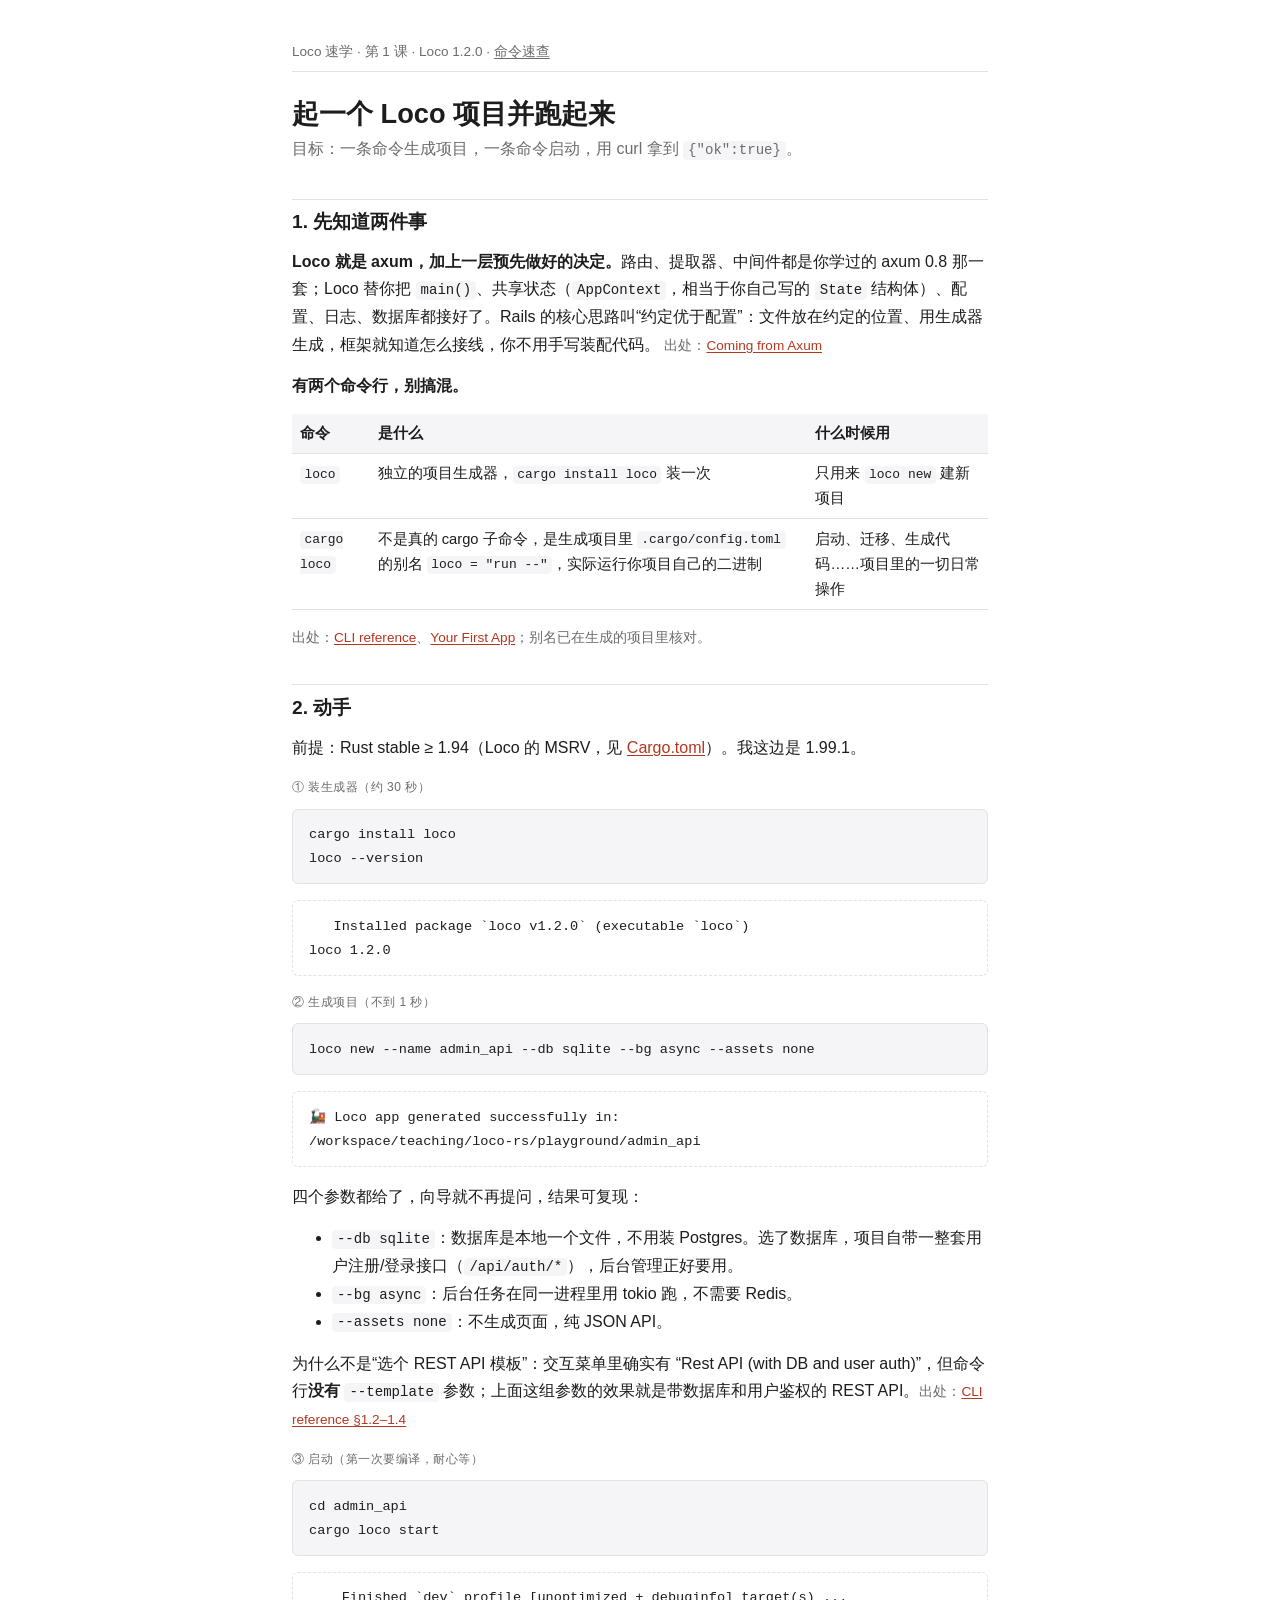
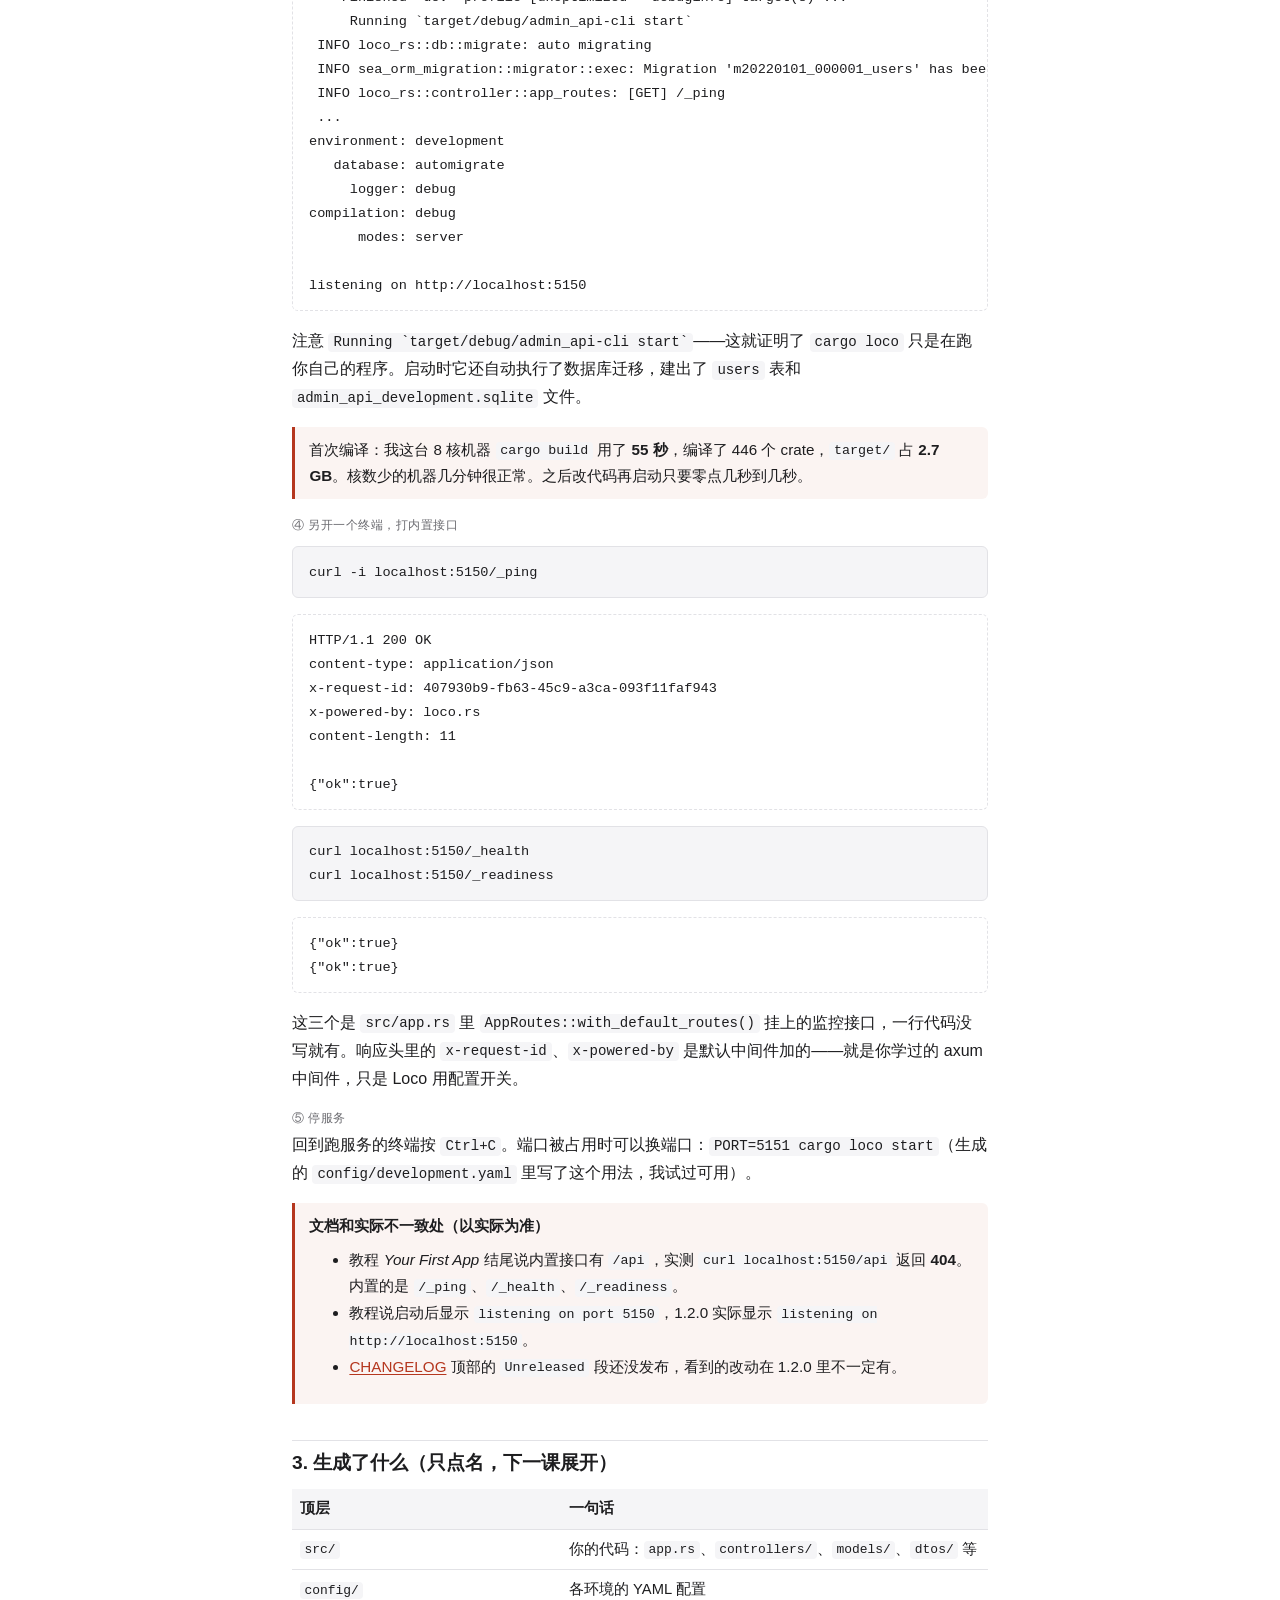
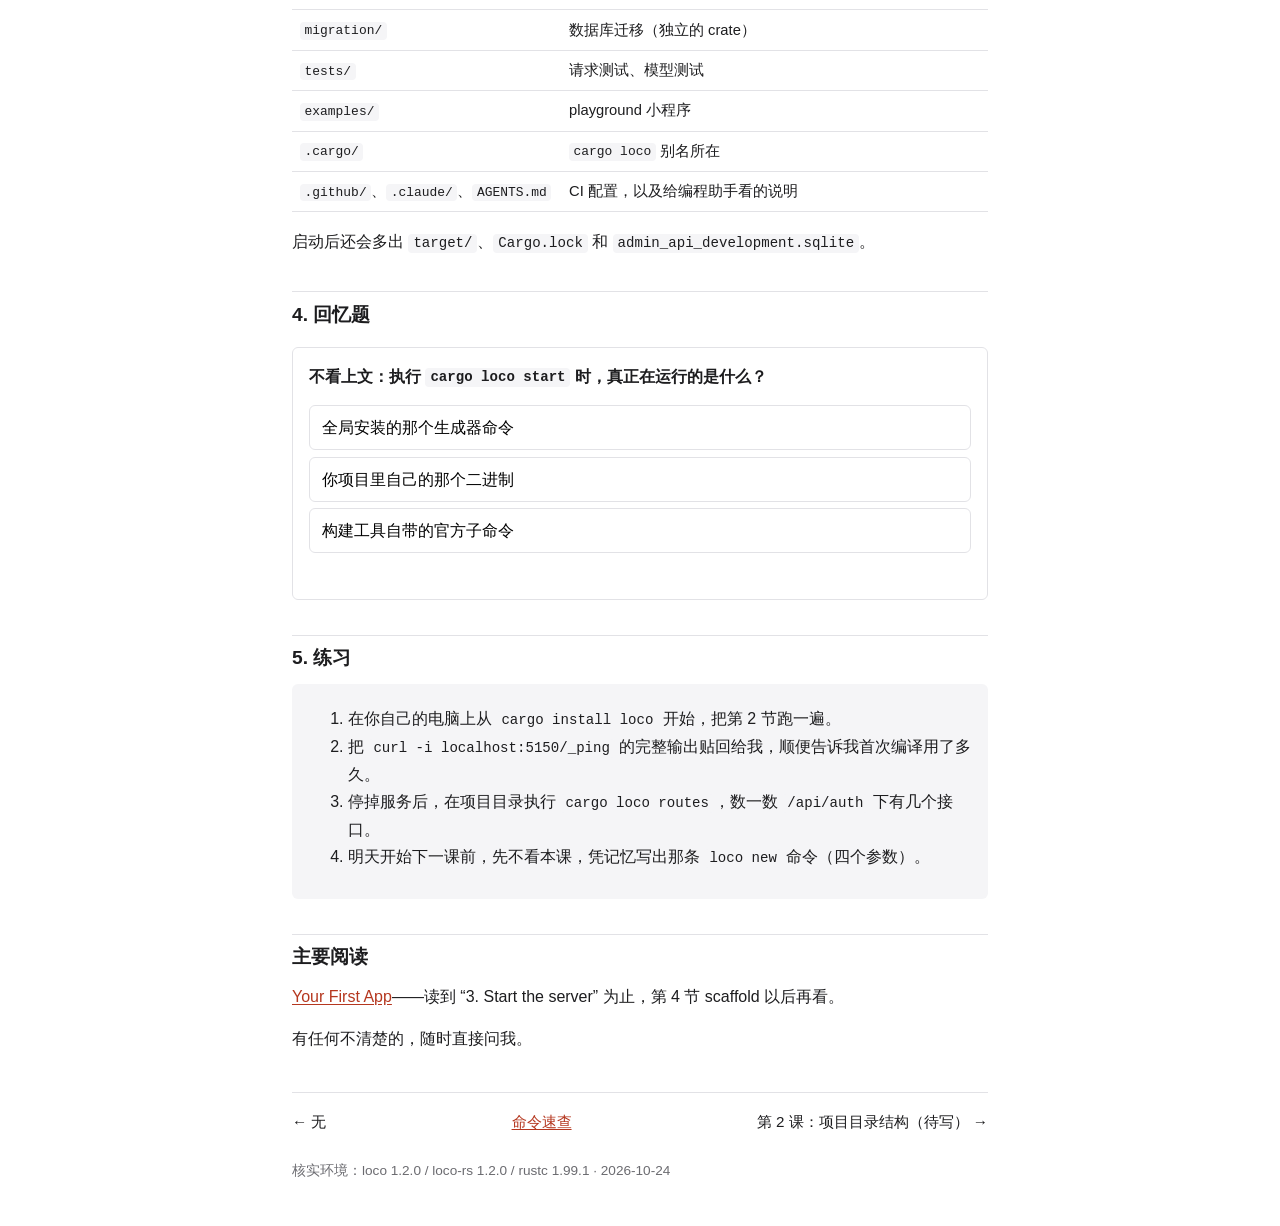
==== lessons/0001-loco-new.html @ 56c5f014 "Loco 速学：工作区与第 1 课" ====
<!doctype html>
<html lang="zh-CN">
<head>
<meta charset="utf-8">
<meta name="viewport" content="width=device-width, initial-scale=1">
<title>第 1 课：起一个 Loco 项目并跑起来</title>
<link rel="stylesheet" href="../assets/style.css">
</head>
<body>
<header class="course">Loco 速学 · 第 1 课 · Loco 1.2.0 · <a href="../reference/cargo-loco-commands.html">命令速查</a></header>

<h1>起一个 Loco 项目并跑起来</h1>
<p class="lede">目标：一条命令生成项目，一条命令启动，用 curl 拿到 <code>{"ok":true}</code>。</p>

<h2>1. 先知道两件事</h2>
<p><strong>Loco 就是 axum，加上一层预先做好的决定。</strong>路由、提取器、中间件都是你学过的 axum 0.8 那一套；Loco 替你把 <code>main()</code>、共享状态（<code>AppContext</code>，相当于你自己写的 <code>State</code> 结构体）、配置、日志、数据库都接好了。Rails 的核心思路叫“约定优于配置”：文件放在约定的位置、用生成器生成，框架就知道怎么接线，你不用手写装配代码。
<span class="source">出处：<a href="https://loco.rs/docs/explanation/coming-from-axum/">Coming from Axum</a></span></p>

<p><strong>有两个命令行，别搞混。</strong></p>
<table>
<tr><th>命令</th><th>是什么</th><th>什么时候用</th></tr>
<tr><td><code>loco</code></td><td>独立的项目生成器，<code>cargo install loco</code> 装一次</td><td>只用来 <code>loco new</code> 建新项目</td></tr>
<tr><td><code>cargo loco</code></td><td>不是真的 cargo 子命令，是生成项目里 <code>.cargo/config.toml</code> 的别名 <code>loco = "run --"</code>，实际运行你项目自己的二进制</td><td>启动、迁移、生成代码……项目里的一切日常操作</td></tr>
</table>
<p class="source">出处：<a href="https://loco.rs/docs/reference/cli/">CLI reference</a>、<a href="https://loco.rs/docs/tutorials/your-first-app/">Your First App</a>；别名已在生成的项目里核对。</p>

<h2>2. 动手</h2>
<p>前提：Rust stable ≥ 1.94（Loco 的 MSRV，见 <a href="https://github.com/loco-rs/loco/blob/master/Cargo.toml">Cargo.toml</a>）。我这边是 1.99.1。</p>

<span class="label">① 装生成器（约 30 秒）</span>
<pre><code>cargo install loco
loco --version</code></pre>
<pre class="output"><code>   Installed package `loco v1.2.0` (executable `loco`)
loco 1.2.0</code></pre>

<span class="label">② 生成项目（不到 1 秒）</span>
<pre><code>loco new --name admin_api --db sqlite --bg async --assets none</code></pre>
<pre class="output"><code>🚂 Loco app generated successfully in:
/workspace/teaching/loco-rs/playground/admin_api</code></pre>
<p>四个参数都给了，向导就不再提问，结果可复现：</p>
<ul>
<li><code>--db sqlite</code>：数据库是本地一个文件，不用装 Postgres。选了数据库，项目自带一整套用户注册/登录接口（<code>/api/auth/*</code>），后台管理正好要用。</li>
<li><code>--bg async</code>：后台任务在同一进程里用 tokio 跑，不需要 Redis。</li>
<li><code>--assets none</code>：不生成页面，纯 JSON API。</li>
</ul>
<p>为什么不是“选个 REST API 模板”：交互菜单里确实有 “Rest API (with DB and user auth)”，但命令行<strong>没有</strong> <code>--template</code> 参数；上面这组参数的效果就是带数据库和用户鉴权的 REST API。<span class="source">出处：<a href="https://loco.rs/docs/reference/cli/">CLI reference §1.2–1.4</a></span></p>

<span class="label">③ 启动（第一次要编译，耐心等）</span>
<pre><code>cd admin_api
cargo loco start</code></pre>
<pre class="output"><code>    Finished `dev` profile [unoptimized + debuginfo] target(s) ...
     Running `target/debug/admin_api-cli start`
 INFO loco_rs::db::migrate: auto migrating
 INFO sea_orm_migration::migrator::exec: Migration 'm20220101_000001_users' has been applied
 INFO loco_rs::controller::app_routes: [GET] /_ping
 ...
environment: development
   database: automigrate
     logger: debug
compilation: debug
      modes: server

listening on http://localhost:5150</code></pre>
<p>注意 <code>Running `target/debug/admin_api-cli start`</code>——这就证明了 <code>cargo loco</code> 只是在跑你自己的程序。启动时它还自动执行了数据库迁移，建出了 <code>users</code> 表和 <code>admin_api_development.sqlite</code> 文件。</p>
<div class="note">首次编译：我这台 8 核机器 <code>cargo build</code> 用了 <strong>55 秒</strong>，编译了 446 个 crate，<code>target/</code> 占 <strong>2.7 GB</strong>。核数少的机器几分钟很正常。之后改代码再启动只要零点几秒到几秒。</div>

<span class="label">④ 另开一个终端，打内置接口</span>
<pre><code>curl -i localhost:5150/_ping</code></pre>
<pre class="output"><code>HTTP/1.1 200 OK
content-type: application/json
x-request-id: 407930b9-fb63-45c9-a3ca-093f11faf943
x-powered-by: loco.rs
content-length: 11

{"ok":true}</code></pre>
<pre><code>curl localhost:5150/_health
curl localhost:5150/_readiness</code></pre>
<pre class="output"><code>{"ok":true}
{"ok":true}</code></pre>
<p>这三个是 <code>src/app.rs</code> 里 <code>AppRoutes::with_default_routes()</code> 挂上的监控接口，一行代码没写就有。响应头里的 <code>x-request-id</code>、<code>x-powered-by</code> 是默认中间件加的——就是你学过的 axum 中间件，只是 Loco 用配置开关。</p>

<span class="label">⑤ 停服务</span>
<p>回到跑服务的终端按 <code>Ctrl+C</code>。端口被占用时可以换端口：<code>PORT=5151 cargo loco start</code>（生成的 <code>config/development.yaml</code> 里写了这个用法，我试过可用）。</p>

<div class="note"><strong>文档和实际不一致处（以实际为准）</strong>
<ul>
<li>教程 <em>Your First App</em> 结尾说内置接口有 <code>/api</code>，实测 <code>curl localhost:5150/api</code> 返回 <strong>404</strong>。内置的是 <code>/_ping</code>、<code>/_health</code>、<code>/_readiness</code>。</li>
<li>教程说启动后显示 <code>listening on port 5150</code>，1.2.0 实际显示 <code>listening on http://localhost:5150</code>。</li>
<li><a href="https://github.com/loco-rs/loco/blob/master/CHANGELOG.md">CHANGELOG</a> 顶部的 <code>Unreleased</code> 段还没发布，看到的改动在 1.2.0 里不一定有。</li>
</ul></div>

<h2>3. 生成了什么（只点名，下一课展开）</h2>
<table>
<tr><th>顶层</th><th>一句话</th></tr>
<tr><td><code>src/</code></td><td>你的代码：<code>app.rs</code>、<code>controllers/</code>、<code>models/</code>、<code>dtos/</code> 等</td></tr>
<tr><td><code>config/</code></td><td>各环境的 YAML 配置</td></tr>
<tr><td><code>migration/</code></td><td>数据库迁移（独立的 crate）</td></tr>
<tr><td><code>tests/</code></td><td>请求测试、模型测试</td></tr>
<tr><td><code>examples/</code></td><td>playground 小程序</td></tr>
<tr><td><code>.cargo/</code></td><td><code>cargo loco</code> 别名所在</td></tr>
<tr><td><code>.github/</code>、<code>.claude/</code>、<code>AGENTS.md</code></td><td>CI 配置，以及给编程助手看的说明</td></tr>
</table>
<p>启动后还会多出 <code>target/</code>、<code>Cargo.lock</code> 和 <code>admin_api_development.sqlite</code>。</p>

<h2>4. 回忆题</h2>
<div class="quiz" id="q1">
<p class="q">不看上文：执行 <code>cargo loco start</code> 时，真正在运行的是什么？</p>
<button data-ok="0">全局安装的那个生成器命令</button>
<button data-ok="1">你项目里自己的那个二进制</button>
<button data-ok="0">构建工具自带的官方子命令</button>
<p class="fb" aria-live="polite"></p>
</div>
<script>
document.querySelectorAll('.quiz').forEach(function (quiz) {
  var fb = quiz.querySelector('.fb');
  quiz.querySelectorAll('button').forEach(function (b) {
    b.addEventListener('click', function () {
      quiz.querySelectorAll('button').forEach(function (x) { x.classList.remove('right', 'wrong'); });
      if (b.dataset.ok === '1') {
        b.classList.add('right');
        fb.textContent = '对。.cargo/config.toml 里 loco = "run --"，等于 cargo run -- start，跑的是 target/debug/admin_api-cli。';
      } else {
        b.classList.add('wrong');
        fb.textContent = '不对。全局的 loco 只负责 new；cargo 本身也没有 loco 子命令。再想想启动日志里 Running 那一行。';
      }
    });
  });
});
</script>

<h2>5. 练习</h2>
<div class="task">
<ol>
<li>在你自己的电脑上从 <code>cargo install loco</code> 开始，把第 2 节跑一遍。</li>
<li>把 <code>curl -i localhost:5150/_ping</code> 的完整输出贴回给我，顺便告诉我首次编译用了多久。</li>
<li>停掉服务后，在项目目录执行 <code>cargo loco routes</code>，数一数 <code>/api/auth</code> 下有几个接口。</li>
<li>明天开始下一课前，先不看本课，凭记忆写出那条 <code>loco new</code> 命令（四个参数）。</li>
</ol>
</div>

<h2>主要阅读</h2>
<p><a href="https://loco.rs/docs/tutorials/your-first-app/">Your First App</a>——读到 “3. Start the server” 为止，第 4 节 scaffold 以后再看。</p>

<p>有任何不清楚的，随时直接问我。</p>

<nav class="next">
<span>← 无</span>
<a href="../reference/cargo-loco-commands.html">命令速查</a>
<span>第 2 课：项目目录结构（待写） →</span>
</nav>
<footer>核实环境：loco 1.2.0 / loco-rs 1.2.0 / rustc 1.99.1 · 2026-10-24</footer>
</body>
</html>
---- assets/style.css ----
/* Loco 速学 · 共享样式。干净、可打印。 */
:root {
  --fg: #1d1d1f;
  --muted: #6b6b70;
  --line: #e2e2e6;
  --bg-code: #f5f5f7;
  --accent: #b5371f;
  --ok: #1e7a3c;
  --bad: #b3261e;
  --radius: 6px;
}
* { box-sizing: border-box; }
html { font-size: 16px; }
body {
  margin: 0 auto;
  max-width: 46rem;
  padding: 2.5rem 1.25rem 4rem;
  color: var(--fg);
  background: #fff;
  font-family: -apple-system, BlinkMacSystemFont, "PingFang SC", "Hiragino Sans GB",
    "Noto Sans CJK SC", "Microsoft YaHei", "Segoe UI", sans-serif;
  line-height: 1.7;
}
header.course { color: var(--muted); font-size: .85rem; border-bottom: 1px solid var(--line); padding-bottom: .5rem; margin-bottom: 1.5rem; }
header.course a { color: var(--muted); }
h1 { font-size: 1.7rem; line-height: 1.3; margin: 0 0 .25rem; }
h2 { font-size: 1.2rem; margin: 2.2rem 0 .6rem; padding-top: .4rem; border-top: 1px solid var(--line); }
h3 { font-size: 1rem; margin: 1.4rem 0 .4rem; }
p, ul, ol { margin: .5rem 0 .9rem; }
.lede { color: var(--muted); margin-top: 0; }
a { color: var(--accent); text-underline-offset: 2px; }
code { font-family: "JetBrains Mono", "SFMono-Regular", Menlo, Consolas, monospace; font-size: .88em; background: var(--bg-code); padding: .1em .35em; border-radius: 4px; }
pre { background: var(--bg-code); border: 1px solid var(--line); border-radius: var(--radius); padding: .8rem 1rem; overflow-x: auto; line-height: 1.5; }
pre code { background: none; padding: 0; font-size: .85rem; }
pre.output { background: #fff; border-style: dashed; }
.label { display: block; font-size: .75rem; color: var(--muted); margin: 1rem 0 -.3rem; text-transform: uppercase; letter-spacing: .04em; }
table { border-collapse: collapse; width: 100%; margin: .6rem 0 1rem; font-size: .92rem; }
th, td { text-align: left; vertical-align: top; border-bottom: 1px solid var(--line); padding: .45rem .5rem; }
th { font-weight: 600; background: var(--bg-code); }
.note { border-left: 3px solid var(--accent); background: #fbf4f2; padding: .6rem .9rem; margin: 1rem 0; border-radius: 0 var(--radius) var(--radius) 0; font-size: .95rem; }
.source { font-size: .85rem; color: var(--muted); }
/* 回忆题 */
.quiz { border: 1px solid var(--line); border-radius: var(--radius); padding: .9rem 1rem; margin: 1rem 0; }
.quiz .q { font-weight: 600; margin-top: 0; }
.quiz button { display: block; width: 100%; text-align: left; font: inherit; background: #fff; border: 1px solid var(--line); border-radius: var(--radius); padding: .5rem .75rem; margin: .4rem 0; cursor: pointer; }
.quiz button:hover { border-color: var(--fg); }
.quiz button.right { border-color: var(--ok); background: #eef8f1; }
.quiz button.wrong { border-color: var(--bad); background: #fcefee; }
.quiz .fb { min-height: 1.5em; margin: .5rem 0 0; font-size: .95rem; }
details { border: 1px solid var(--line); border-radius: var(--radius); padding: .5rem .9rem; margin: .8rem 0; }
details summary { cursor: pointer; font-weight: 600; }
.task { background: var(--bg-code); border-radius: var(--radius); padding: .8rem 1rem; }
nav.next { display: flex; justify-content: space-between; gap: 1rem; border-top: 1px solid var(--line); margin-top: 2.5rem; padding-top: 1rem; font-size: .95rem; }
footer { color: var(--muted); font-size: .85rem; margin-top: 1.5rem; }
@media print {
  body { max-width: none; padding: 0; font-size: 11pt; }
  a { color: var(--fg); }
  a[href^="http"]::after { content: " (" attr(href) ")"; font-size: .8em; color: var(--muted); }
  pre, .quiz, details, table { break-inside: avoid; }
  .quiz button { border: 1px solid #999; }
  details { display: block; }
  details > *:not(summary) { display: block; }
  nav.next { display: none; }
}
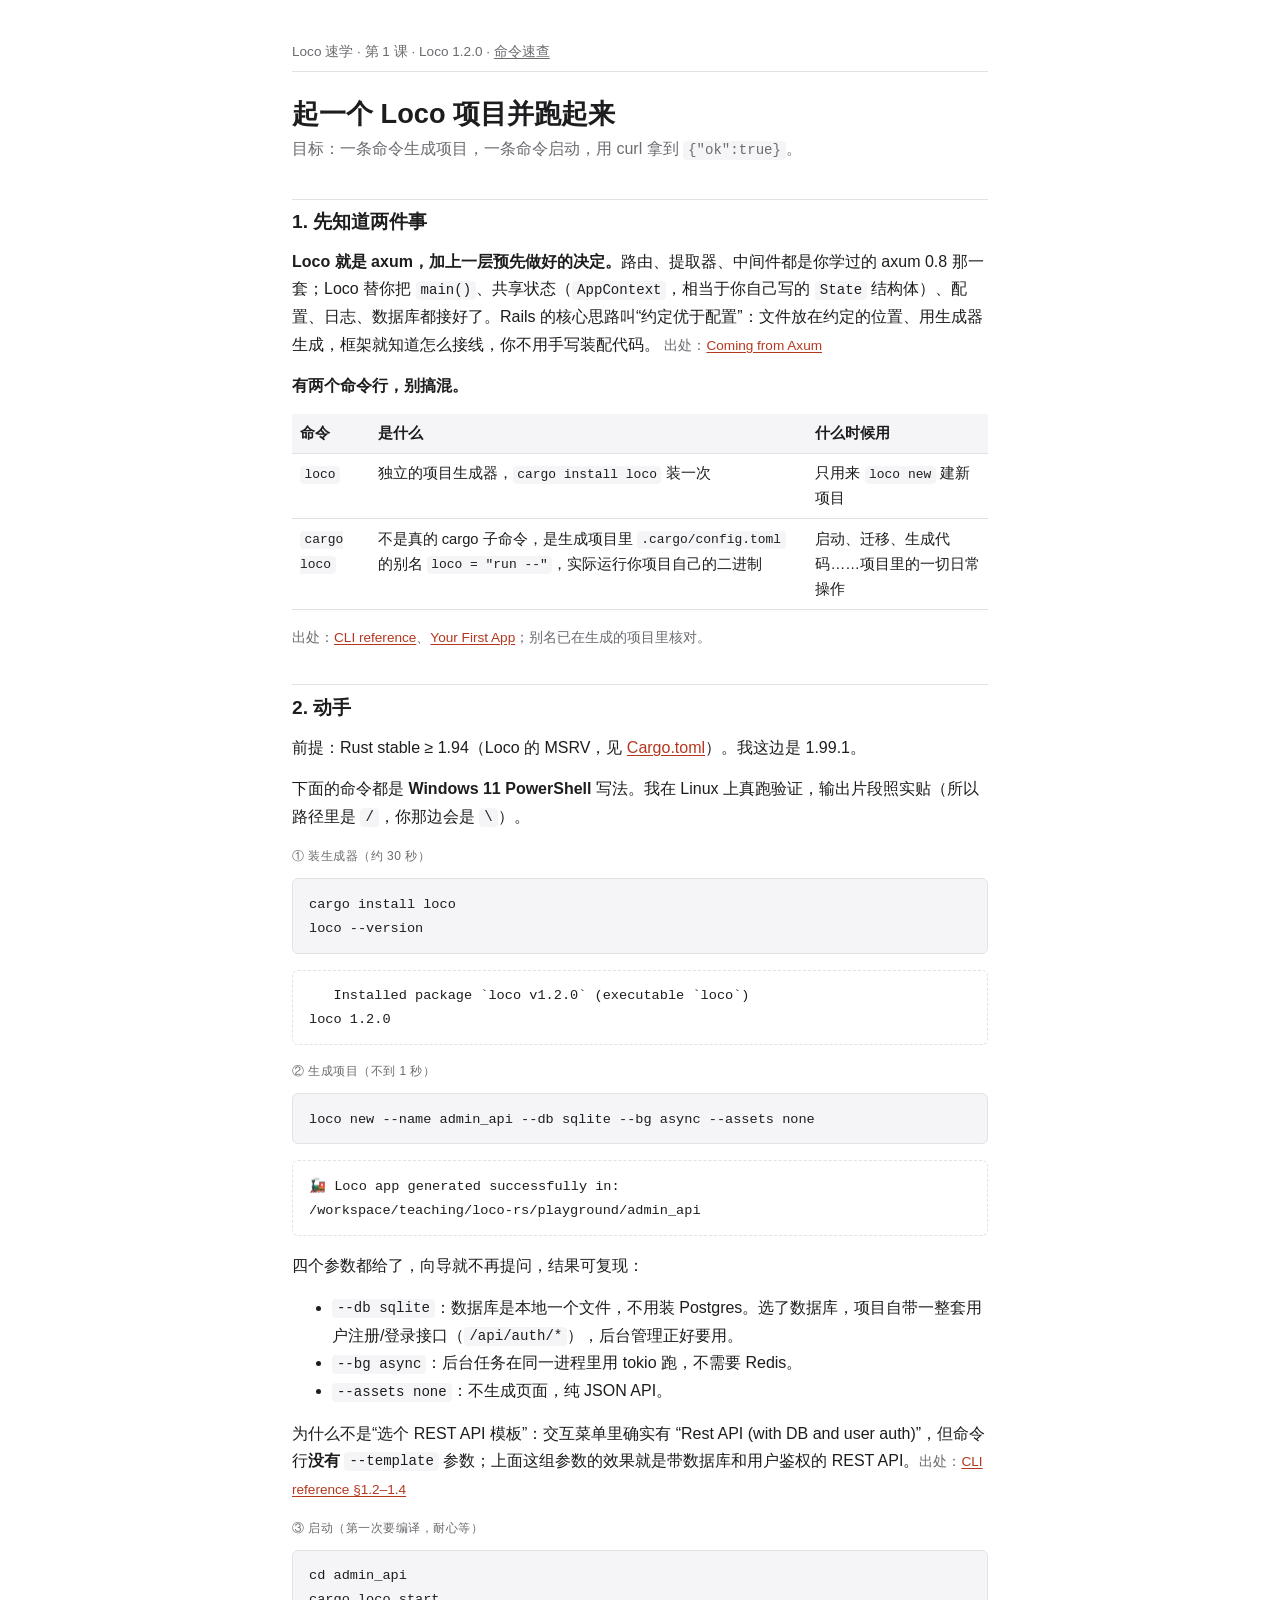
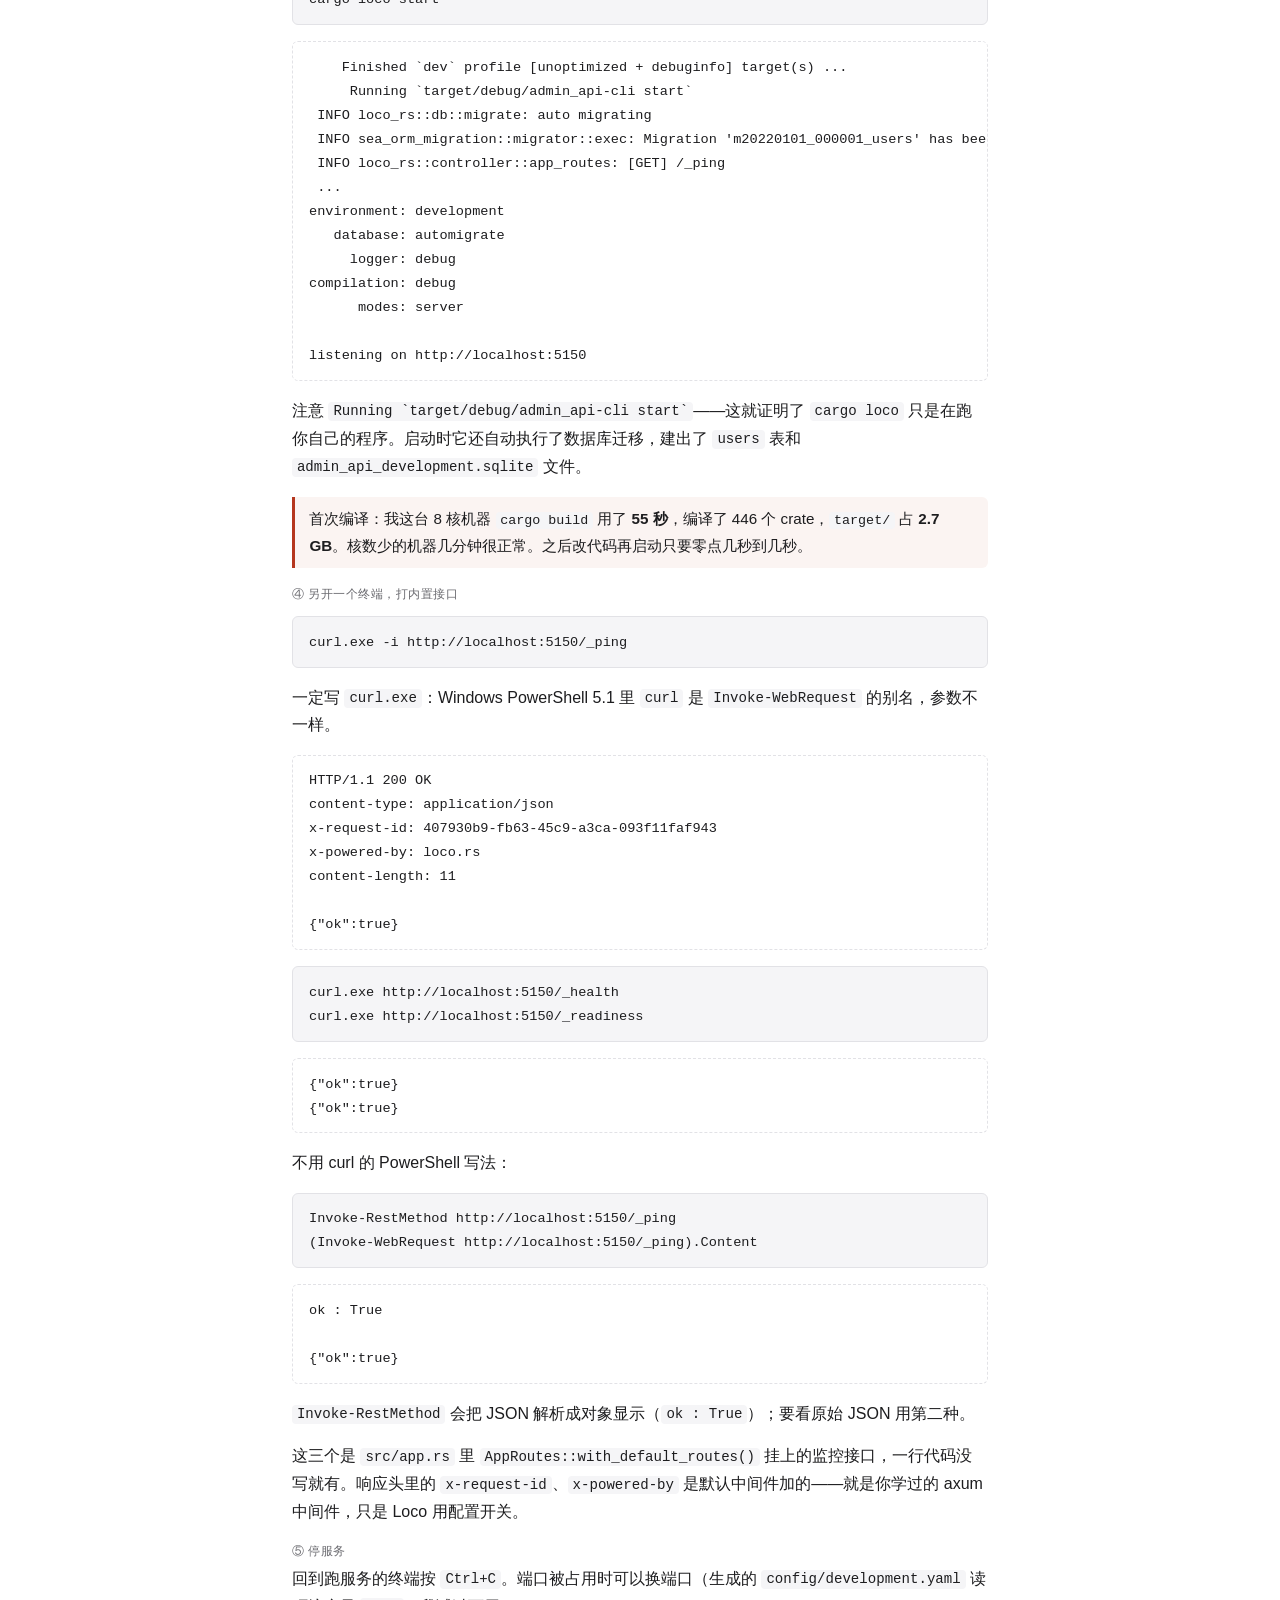
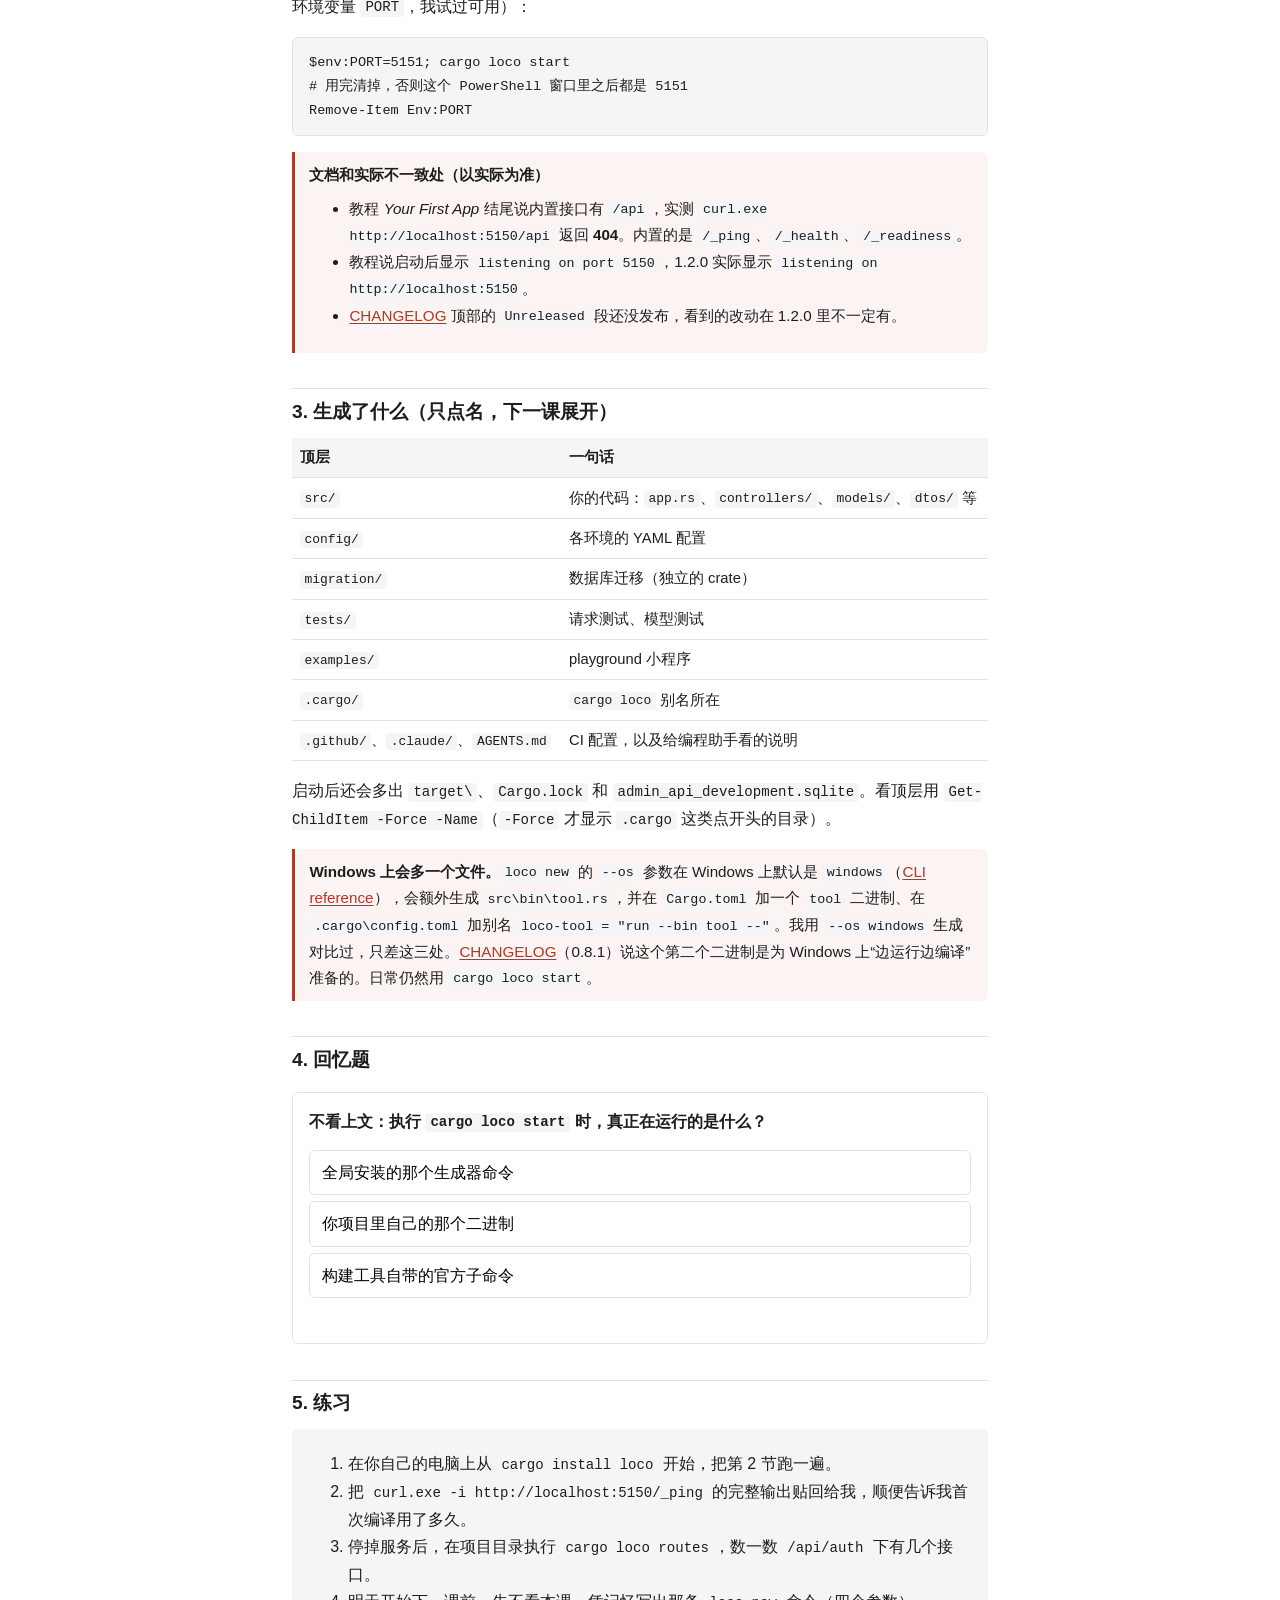
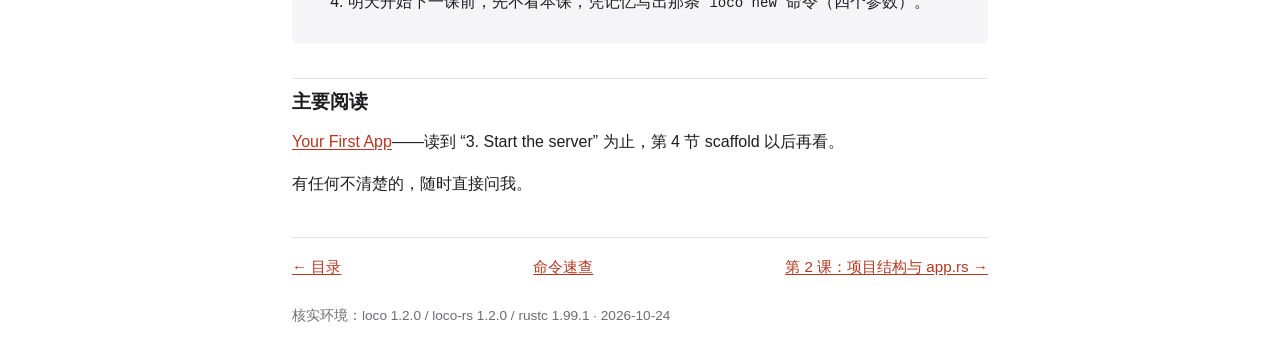
==== commit a5ab9062: "第 2 课：项目结构与 app.rs；新增结构图与 axum→Loco 对照；全部命令改为 Windows 11 PowerShell 写法" ====
--- a/lessons/0001-loco-new.html
+++ b/lessons/0001-loco-new.html
@@ -26,6 +26,7 @@
 
 <h2>2. 动手</h2>
 <p>前提：Rust stable ≥ 1.94（Loco 的 MSRV，见 <a href="https://github.com/loco-rs/loco/blob/master/Cargo.toml">Cargo.toml</a>）。我这边是 1.99.1。</p>
+<p>下面的命令都是 <strong>Windows 11 PowerShell</strong> 写法。我在 Linux 上真跑验证，输出片段照实贴（所以路径里是 <code>/</code>，你那边会是 <code>\</code>）。</p>
 
 <span class="label">① 装生成器（约 30 秒）</span>
 <pre><code>cargo install loco
@@ -65,7 +66,8 @@
 <div class="note">首次编译：我这台 8 核机器 <code>cargo build</code> 用了 <strong>55 秒</strong>，编译了 446 个 crate，<code>target/</code> 占 <strong>2.7 GB</strong>。核数少的机器几分钟很正常。之后改代码再启动只要零点几秒到几秒。</div>
 
 <span class="label">④ 另开一个终端，打内置接口</span>
-<pre><code>curl -i localhost:5150/_ping</code></pre>
+<pre><code>curl.exe -i http://localhost:5150/_ping</code></pre>
+<p>一定写 <code>curl.exe</code>：Windows PowerShell 5.1 里 <code>curl</code> 是 <code>Invoke-WebRequest</code> 的别名，参数不一样。</p>
 <pre class="output"><code>HTTP/1.1 200 OK
 content-type: application/json
 x-request-id: 407930b9-fb63-45c9-a3ca-093f11faf943
@@ -73,18 +75,28 @@
 content-length: 11
 
 {"ok":true}</code></pre>
-<pre><code>curl localhost:5150/_health
-curl localhost:5150/_readiness</code></pre>
+<pre><code>curl.exe http://localhost:5150/_health
+curl.exe http://localhost:5150/_readiness</code></pre>
 <pre class="output"><code>{"ok":true}
 {"ok":true}</code></pre>
+<p>不用 curl 的 PowerShell 写法：</p>
+<pre><code>Invoke-RestMethod http://localhost:5150/_ping
+(Invoke-WebRequest http://localhost:5150/_ping).Content</code></pre>
+<pre class="output"><code>ok : True
+
+{"ok":true}</code></pre>
+<p><code>Invoke-RestMethod</code> 会把 JSON 解析成对象显示（<code>ok : True</code>）；要看原始 JSON 用第二种。</p>
 <p>这三个是 <code>src/app.rs</code> 里 <code>AppRoutes::with_default_routes()</code> 挂上的监控接口，一行代码没写就有。响应头里的 <code>x-request-id</code>、<code>x-powered-by</code> 是默认中间件加的——就是你学过的 axum 中间件，只是 Loco 用配置开关。</p>
 
 <span class="label">⑤ 停服务</span>
-<p>回到跑服务的终端按 <code>Ctrl+C</code>。端口被占用时可以换端口：<code>PORT=5151 cargo loco start</code>（生成的 <code>config/development.yaml</code> 里写了这个用法，我试过可用）。</p>
+<p>回到跑服务的终端按 <code>Ctrl+C</code>。端口被占用时可以换端口（生成的 <code>config/development.yaml</code> 读环境变量 <code>PORT</code>，我试过可用）：</p>
+<pre><code>$env:PORT=5151; cargo loco start
+# 用完清掉，否则这个 PowerShell 窗口里之后都是 5151
+Remove-Item Env:PORT</code></pre>
 
 <div class="note"><strong>文档和实际不一致处（以实际为准）</strong>
 <ul>
-<li>教程 <em>Your First App</em> 结尾说内置接口有 <code>/api</code>，实测 <code>curl localhost:5150/api</code> 返回 <strong>404</strong>。内置的是 <code>/_ping</code>、<code>/_health</code>、<code>/_readiness</code>。</li>
+<li>教程 <em>Your First App</em> 结尾说内置接口有 <code>/api</code>，实测 <code>curl.exe http://localhost:5150/api</code> 返回 <strong>404</strong>。内置的是 <code>/_ping</code>、<code>/_health</code>、<code>/_readiness</code>。</li>
 <li>教程说启动后显示 <code>listening on port 5150</code>，1.2.0 实际显示 <code>listening on http://localhost:5150</code>。</li>
 <li><a href="https://github.com/loco-rs/loco/blob/master/CHANGELOG.md">CHANGELOG</a> 顶部的 <code>Unreleased</code> 段还没发布，看到的改动在 1.2.0 里不一定有。</li>
 </ul></div>
@@ -100,7 +112,8 @@
 <tr><td><code>.cargo/</code></td><td><code>cargo loco</code> 别名所在</td></tr>
 <tr><td><code>.github/</code>、<code>.claude/</code>、<code>AGENTS.md</code></td><td>CI 配置，以及给编程助手看的说明</td></tr>
 </table>
-<p>启动后还会多出 <code>target/</code>、<code>Cargo.lock</code> 和 <code>admin_api_development.sqlite</code>。</p>
+<p>启动后还会多出 <code>target\</code>、<code>Cargo.lock</code> 和 <code>admin_api_development.sqlite</code>。看顶层用 <code>Get-ChildItem -Force -Name</code>（<code>-Force</code> 才显示 <code>.cargo</code> 这类点开头的目录）。</p>
+<div class="note"><strong>Windows 上会多一个文件。</strong><code>loco new</code> 的 <code>--os</code> 参数在 Windows 上默认是 <code>windows</code>（<a href="https://loco.rs/docs/reference/cli/">CLI reference</a>），会额外生成 <code>src\bin\tool.rs</code>，并在 <code>Cargo.toml</code> 加一个 <code>tool</code> 二进制、在 <code>.cargo\config.toml</code> 加别名 <code>loco-tool = "run --bin tool --"</code>。我用 <code>--os windows</code> 生成对比过，只差这三处。<a href="https://github.com/loco-rs/loco/blob/master/CHANGELOG.md">CHANGELOG</a>（0.8.1）说这个第二个二进制是为 Windows 上“边运行边编译”准备的。日常仍然用 <code>cargo loco start</code>。</div>
 
 <h2>4. 回忆题</h2>
 <div class="quiz" id="q1">
@@ -118,7 +131,7 @@
       quiz.querySelectorAll('button').forEach(function (x) { x.classList.remove('right', 'wrong'); });
       if (b.dataset.ok === '1') {
         b.classList.add('right');
-        fb.textContent = '对。.cargo/config.toml 里 loco = "run --"，等于 cargo run -- start，跑的是 target/debug/admin_api-cli。';
+        fb.textContent = '对。.cargo/config.toml 里 loco = "run --"，等于 cargo run -- start，跑的是 target\\debug\\admin_api-cli.exe。';
       } else {
         b.classList.add('wrong');
         fb.textContent = '不对。全局的 loco 只负责 new；cargo 本身也没有 loco 子命令。再想想启动日志里 Running 那一行。';
@@ -132,7 +145,7 @@
 <div class="task">
 <ol>
 <li>在你自己的电脑上从 <code>cargo install loco</code> 开始，把第 2 节跑一遍。</li>
-<li>把 <code>curl -i localhost:5150/_ping</code> 的完整输出贴回给我，顺便告诉我首次编译用了多久。</li>
+<li>把 <code>curl.exe -i http://localhost:5150/_ping</code> 的完整输出贴回给我，顺便告诉我首次编译用了多久。</li>
 <li>停掉服务后，在项目目录执行 <code>cargo loco routes</code>，数一数 <code>/api/auth</code> 下有几个接口。</li>
 <li>明天开始下一课前，先不看本课，凭记忆写出那条 <code>loco new</code> 命令（四个参数）。</li>
 </ol>
@@ -144,9 +157,9 @@
 <p>有任何不清楚的，随时直接问我。</p>
 
 <nav class="next">
-<span>← 无</span>
+<a href="../index.html">← 目录</a>
 <a href="../reference/cargo-loco-commands.html">命令速查</a>
-<span>第 2 课：项目目录结构（待写） →</span>
+<a href="0002-structure-app-rs.html">第 2 课：项目结构与 app.rs →</a>
 </nav>
 <footer>核实环境：loco 1.2.0 / loco-rs 1.2.0 / rustc 1.99.1 · 2026-10-24</footer>
 </body>
